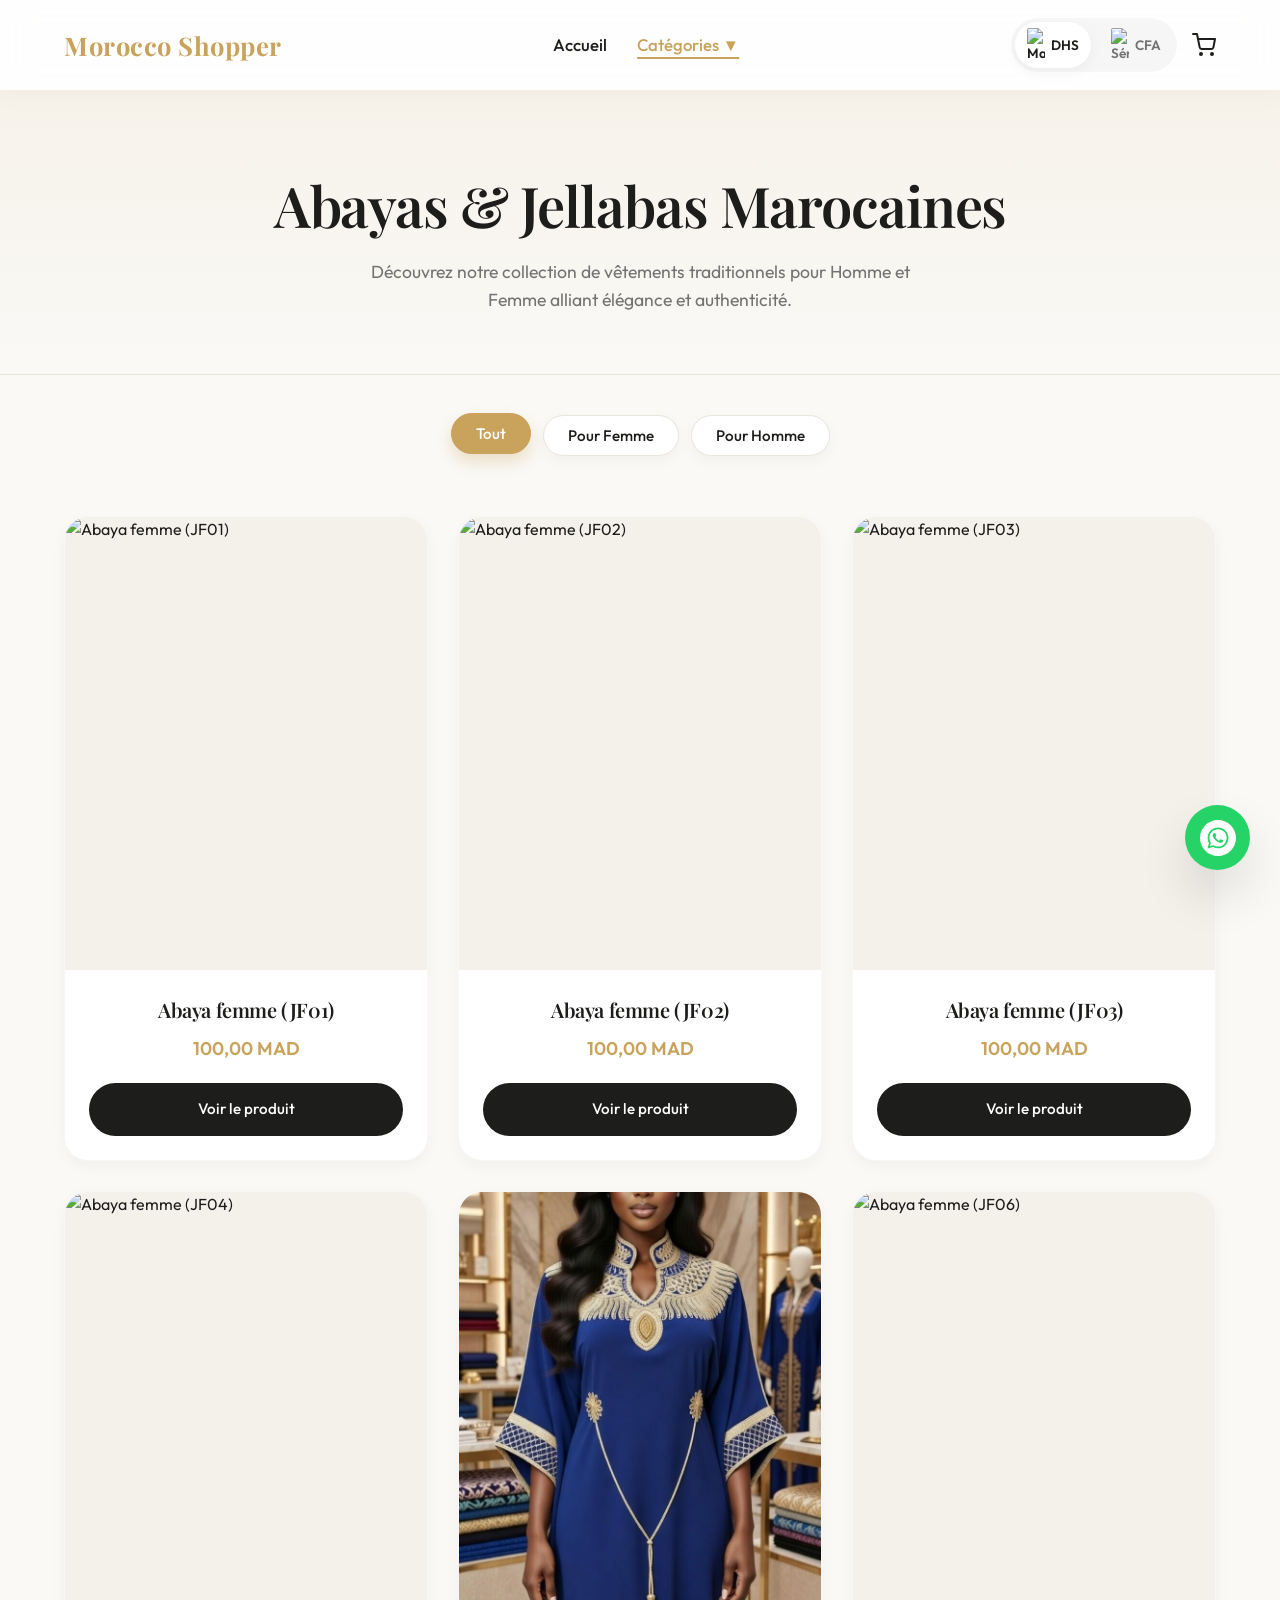
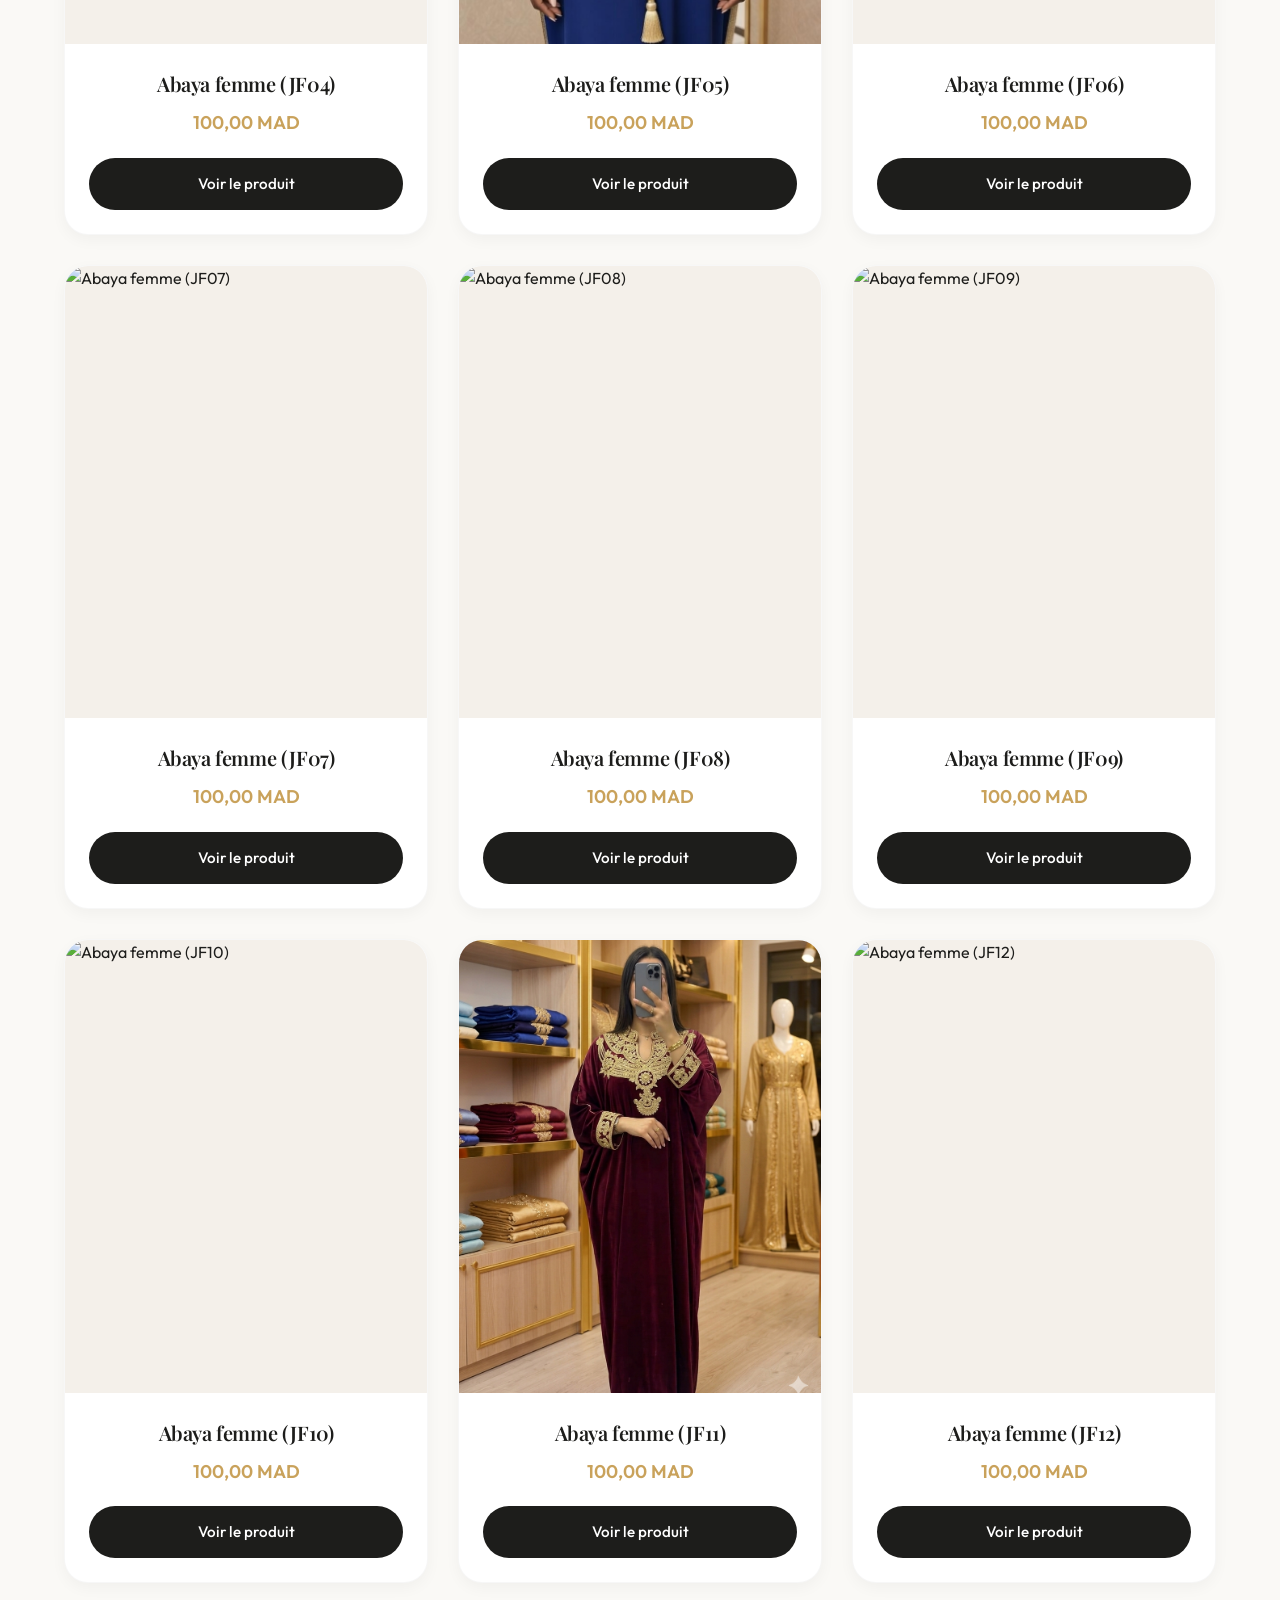
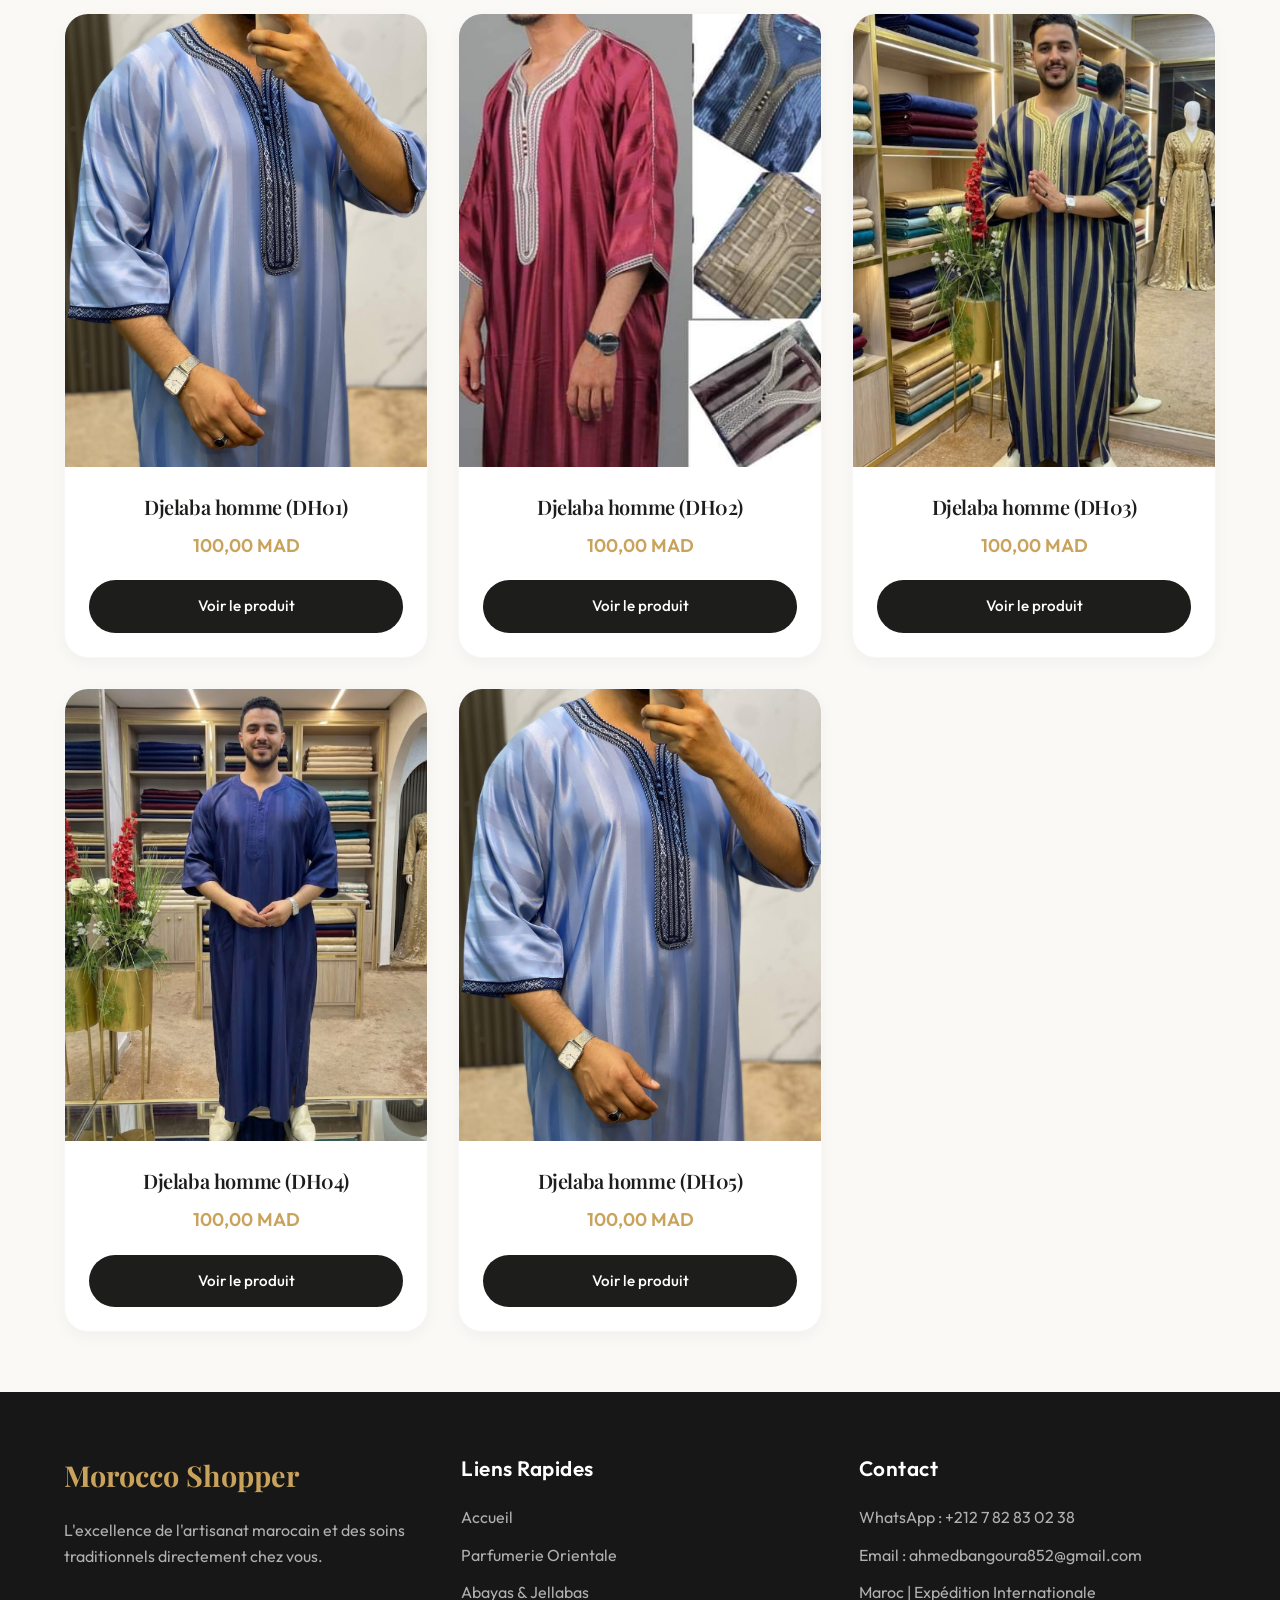
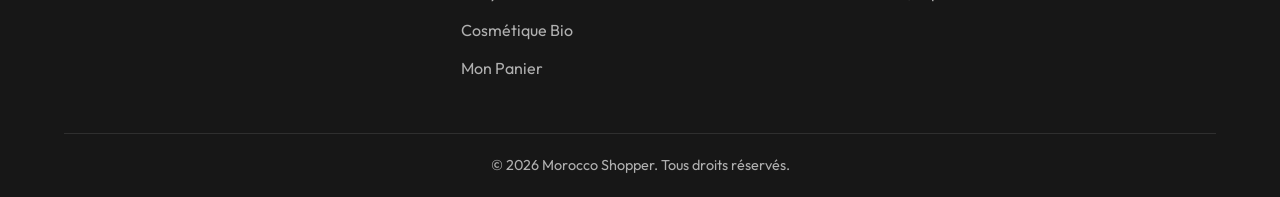
==== abayas-jellabas.html @ a88fff1a "MAJ_1_Produits" ====
<!DOCTYPE html>
<html lang="fr">

<head>
    <meta charset="UTF-8">
    <meta name="viewport" content="width=device-width, initial-scale=1.0">
    <title>Abayas & Jellabas - Morocco Shopper</title>
    <link rel="stylesheet" href="assets/css/style.css">
</head>

<body>
    <header>
        <div class="container header-inner">
            <a href="index.html" class="logo">Morocco Shopper</a>
            <nav class="nav-links">
                <a href="index.html" class="nav-link">Accueil</a>
                <div class="nav-dropdown">
                    <span class="nav-link active" style="cursor: pointer;">Catégories ▼</span>
                    <div class="nav-dropdown-content">
                        <a href="parfums.html">Parfumerie Orientale</a>
                        <a href="abayas-jellabas.html">Abayas & Jellabas</a>
                        <a href="cosmetique.html">Cosmétique Bio</a>
                    </div>
                </div>
            </nav>
            <div class="header-actions">
                <div class="currency-toggles">
                    <button class="curr-btn" data-curr="MAD" onclick="window.setCurrency('MAD')">
                        <img src="https://flagcdn.com/w20/ma.png" alt="Maroc"> DHS
                    </button>
                    <button class="curr-btn" data-curr="CFA" onclick="window.setCurrency('CFA')">
                        <img src="https://flagcdn.com/w20/sn.png" alt="Sénégal"> CFA
                    </button>
                </div>
                <a href="cart.html" class="cart-icon">
                    <svg xmlns="http://www.w3.org/2000/svg" width="24" height="24" viewBox="0 0 24 24" fill="none" stroke="currentColor" stroke-width="2" stroke-linecap="round" stroke-linejoin="round">
                        <circle cx="9" cy="21" r="1"></circle>
                        <circle cx="20" cy="21" r="1"></circle>
                        <path d="M1 1h4l2.68 13.39a2 2 0 0 0 2 1.61h9.72a2 2 0 0 0 2-1.61L23 6H6"></path>
                    </svg>
                    <span class="cart-count">0</span>
                </a>
            </div>
        </div>
    </header>

    <main>
        <section class="hero">
            <div class="container">
                <h1>Abayas & Jellabas Marocaines</h1>
                <p>Découvrez notre collection de vêtements traditionnels pour Homme et Femme alliant élégance et authenticité.</p>
            </div>
        </section>

        <section class="container">
            <div class="filters-wrap" id="vetements-filters">
                <button class="filter-btn active" data-filter="all">Tout</button>
                <button class="filter-btn" data-filter="femme">Pour Femme</button>
                <button class="filter-btn" data-filter="homme">Pour Homme</button>
            </div>

            <div class="products-grid" id="vetements-list">
                <!-- Products injected by JS -->
            </div>
        </section>
    </main>

    <footer class="site-footer">
        <div class="container">
            <div class="footer-grid">
                <div class="footer-col">
                    <h4 class="logo" style="color:var(--primary); font-size:1.8rem; letter-spacing:0px;">Morocco Shopper
                    </h4>
                    <p>L'excellence de l'artisanat marocain et des soins traditionnels directement chez vous.</p>
                </div>
                <div class="footer-col">
                    <h4 style="font-family:'Outfit',sans-serif; font-weight:600; letter-spacing:0.5px;">Liens Rapides
                    </h4>
                    <a href="index.html">Accueil</a>
                    <a href="parfums.html">Parfumerie Orientale</a>
                    <a href="abayas-jellabas.html">Abayas & Jellabas</a>
                    <a href="cosmetique.html">Cosmétique Bio</a>
                    <a href="cart.html">Mon Panier</a>
                </div>
                <div class="footer-col">
                    <h4 style="font-family:'Outfit',sans-serif; font-weight:600; letter-spacing:0.5px;">Contact</h4>
                    <p>WhatsApp : +212 7 82 83 02 38</p>
                    <p>Email : ahmedbangoura852@gmail.com</p>
                    <p>Maroc | Expédition Internationale</p>
                </div>
            </div>
            <div class="footer-bottom">
                <p>&copy; 2026 Morocco Shopper. Tous droits réservés.</p>
            </div>
        </div>
    </footer>

    <script src="assets/js/products.js"></script>
    <script src="assets/js/main.js"></script>
    <script src="assets/js/abayas-jellabas.js"></script>
</body>

</html>
---- assets/css/style.css ----
@import url('https://fonts.googleapis.com/css2?family=Outfit:wght@300;400;500;600&family=Playfair+Display:ital,wght@0,400;0,600;0,700;1,500&display=swap');

:root {
  --primary: #c9a25b; /* Elegant Moroccan Gold */
  --primary-hover: #b8914c;
  --bg-color: #faf9f6; /* Warm Ivory */
  --card-bg: #ffffff;
  --text-main: #1d1d1b;
  --text-muted: #737373;
  --border-color: #eae5db;
  --whatsapp-green: #25D366;
  --footer-bg: #171717;
  --footer-text: #b0b0b0;
  
  --shadow-sm: 0 5px 15px rgba(0,0,0,0.04);
  --shadow-md: 0 15px 35px rgba(0,0,0,0.07);
  --shadow-lg: 0 25px 50px rgba(0,0,0,0.12);
  
  --radius-md: 16px;
  --radius-lg: 24px;
  --transition: all 0.4s cubic-bezier(0.16, 1, 0.3, 1);
}

* {
  box-sizing: border-box;
  margin: 0;
  padding: 0;
}

body {
  font-family: 'Outfit', sans-serif;
  background-color: var(--bg-color);
  color: var(--text-main);
  line-height: 1.6;
  -webkit-font-smoothing: antialiased;
  display: flex;
  flex-direction: column;
  min-height: 100vh;
}

main {
  flex-grow: 1;
}

h1, h2, h3, h4 {
  font-family: 'Playfair Display', serif;
  font-weight: 600;
  color: var(--text-main);
  letter-spacing: -0.02em;
}

a {
  text-decoration: none;
  color: inherit;
  transition: var(--transition);
}

img {
  max-width: 100%;
  height: auto;
  display: block;
}

/* Layout */
.container {
  width: 100%;
  max-width: 1200px;
  margin: 0 auto;
  padding: 0 24px;
}

/* Header */
header {
  background: rgba(255, 255, 255, 0.85);
  backdrop-filter: blur(16px);
  -webkit-backdrop-filter: blur(16px);
  position: sticky;
  top: 0;
  z-index: 1000;
  border-bottom: 1px solid rgba(201, 162, 91, 0.15);
  padding: 18px 0;
  box-shadow: 0 4px 30px rgba(0,0,0,0.03);
}

.header-inner {
  display: flex;
  justify-content: space-between;
  align-items: center;
}

.logo {
  font-family: 'Playfair Display', serif;
  font-size: 1.6rem;
  font-weight: 700;
  letter-spacing: 0.5px;
  color: var(--primary);
}

.nav-links {
  display: flex;
  gap: 30px;
  align-items: center;
}

.nav-link {
  font-weight: 500;
  color: var(--text-main);
  position: relative;
  font-size: 1.05rem;
}

.nav-link::after {
  content: '';
  position: absolute;
  width: 0;
  height: 2px;
  bottom: -4px;
  left: 50%;
  background-color: var(--primary);
  transition: var(--transition);
  transform: translateX(-50%);
}

.nav-link:hover::after, .nav-link.active::after {
  width: 100%;
}

.nav-link:hover, .nav-link.active {
  color: var(--primary);
}

/* Navigation Dropdown */
.nav-dropdown {
  position: relative;
  display: inline-block;
}

.nav-dropdown-content {
  display: none;
  position: absolute;
  background-color: var(--card-bg);
  min-width: 220px;
  box-shadow: var(--shadow-md);
  border-radius: var(--radius-md);
  z-index: 1000;
  top: 100%;
  left: 50%;
  transform: translateX(-50%);
  padding: 10px 0;
  margin-top: 15px; /* Visual gap */
  border: 1px solid rgba(201, 162, 91, 0.15);
}

/* Invisible bridge so mouse doesn't drop hover state */
.nav-dropdown-content::before {
  content: '';
  position: absolute;
  top: -15px;
  left: 0;
  right: 0;
  height: 15px;
}

.nav-dropdown-content a {
  color: var(--text-main);
  padding: 12px 20px;
  text-decoration: none;
  display: block;
  font-weight: 500;
  transition: var(--transition);
  text-align: center;
}

.nav-dropdown-content a:hover {
  background-color: rgba(201, 162, 91, 0.05);
  color: var(--primary);
}

.nav-dropdown:hover .nav-dropdown-content {
  display: block;
  animation: fadeIn 0.3s ease;
}

@keyframes fadeIn {
  from { opacity: 0; transform: translate(-50%, 10px); }
  to { opacity: 1; transform: translate(-50%, 0); }
}

.cart-icon {
  position: relative;
  display: flex;
  align-items: center;
  gap: 8px;
  color: var(--text-main);
}

.cart-icon:hover {
  color: var(--primary);
  transform: scale(1.05);
}

.cart-count {
  background: var(--primary);
  color: white;
  width: 20px;
  height: 20px;
  border-radius: 50%;
  display: none;
  justify-content: center;
  align-items: center;
  font-size: 0.70rem;
  font-weight: 700;
  position: absolute;
  top: -8px;
  right: -8px;
  border: 2px solid #fff;
}

.header-actions {
  display: flex;
  align-items: center;
  gap: 15px;
}

.currency-toggles {
  display: flex;
  gap: 8px;
  background: rgba(0,0,0,0.03);
  padding: 4px;
  border-radius: 50px;
}

.curr-btn {
  display: flex;
  align-items: center;
  gap: 6px;
  background: transparent;
  border: none;
  padding: 6px 12px;
  border-radius: 50px;
  cursor: pointer;
  font-family: inherit;
  font-weight: 600;
  font-size: 0.85rem;
  color: var(--text-muted);
  transition: var(--transition);
}

.curr-btn.active {
  background: var(--card-bg);
  color: var(--text-main);
  box-shadow: var(--shadow-sm);
}

.curr-btn img {
  width: 18px;
  height: auto;
  border-radius: 2px;
}

/* Mobile Header & Responsive Nav */
@media (max-width: 850px) {
  .header-inner {
    flex-wrap: wrap;
    justify-content: space-between;
    gap: 15px;
  }
  .nav-links {
    order: 3;
    width: 100%;
    justify-content: center;
    margin-top: 10px;
    gap: 15px;
    flex-wrap: wrap;
  }
  .nav-link {
    font-size: 0.95rem;
  }
}

@media (max-width: 480px) {
  .logo {
    font-size: 1.3rem;
  }
  .header-actions {
    gap: 10px;
  }
  .curr-btn {
    padding: 5px 8px;
    font-size: 0.8rem;
  }
}

/* Hero Section */
.hero {
  text-align: center;
  padding: 80px 20px 60px;
  background: linear-gradient(to bottom, rgba(201, 162, 91, 0.08) 0%, rgba(250, 249, 246, 0) 100%);
  border-bottom: 1px solid var(--border-color);
}

.hero h1 {
  font-size: clamp(2rem, 5vw, 3.5rem);
  margin-bottom: 20px;
  line-height: 1.2;
}

.hero p {
  color: var(--text-muted);
  max-width: 600px;
  margin: 0 auto;
  font-size: 1.1rem;
}

/* Filters */
.filters-wrap {
  display: flex;
  justify-content: center;
  gap: 12px;
  margin: 40px 0;
  flex-wrap: wrap;
}

.filter-btn {
  padding: 10px 24px;
  border: 1px solid var(--border-color);
  background: var(--card-bg);
  border-radius: 50px;
  cursor: pointer;
  font-family: inherit;
  font-weight: 500;
  font-size: 0.95rem;
  color: var(--text-main);
  transition: var(--transition);
  box-shadow: var(--shadow-sm);
}

.filter-btn:hover, .filter-btn.active {
  background: var(--primary);
  color: #fff;
  border-color: var(--primary);
  box-shadow: 0 8px 15px rgba(201, 162, 91, 0.3);
  transform: translateY(-2px);
}

/* Grid */
.products-grid {
  display: grid;
  grid-template-columns: repeat(2, 1fr);
  gap: 15px;
  padding: 20px 0 60px;
}

@media (min-width: 640px) {
  .products-grid {
    grid-template-columns: repeat(auto-fill, minmax(280px, 1fr));
    gap: 30px;
  }
}

@media (max-width: 640px) {
  .product-info {
    padding: 15px 10px !important;
  }
  .product-title {
    font-size: 1rem !important;
  }
  .product-price {
    font-size: 1rem !important;
    margin-bottom: 12px !important;
  }
  .btn {
    padding: 10px 15px !important;
    font-size: 0.85rem !important;
  }
}

/* Product Card */
.product-card {
  background: var(--card-bg);
  border-radius: var(--radius-lg);
  overflow: hidden;
  box-shadow: var(--shadow-sm);
  transition: var(--transition);
  position: relative;
  border: 1px solid rgba(0,0,0,0.03);
  display: flex;
  flex-direction: column;
}

.product-card:hover {
  transform: translateY(-8px);
  box-shadow: var(--shadow-md);
  border-color: rgba(201, 162, 91, 0.2);
}

.product-img-wrap {
  width: 100%;
  aspect-ratio: 4/5;
  overflow: hidden;
  position: relative;
  background: #f4f0ea;
}

.product-img {
  width: 100%;
  height: 100%;
  object-fit: cover;
  transition: transform 0.8s cubic-bezier(0.16, 1, 0.3, 1);
}

.product-card:hover .product-img {
  transform: scale(1.08);
}

.product-info {
  padding: 24px;
  text-align: center;
  display: flex;
  flex-direction: column;
  flex-grow: 1;
}

.product-title {
  font-size: 1.25rem;
  margin-bottom: 8px;
  font-weight: 600;
}

.product-price {
  color: var(--primary);
  font-weight: 600;
  font-size: 1.15rem;
  margin-bottom: 20px;
}

.product-actions {
  margin-top: auto;
}

/* Buttons */
.btn {
  display: inline-flex;
  align-items: center;
  justify-content: center;
  padding: 14px 28px;
  background-color: var(--text-main);
  color: #fff;
  border-radius: 50px;
  font-weight: 500;
  font-size: 0.95rem;
  cursor: pointer;
  border: none;
  transition: var(--transition);
  width: 100%;
  text-align: center;
}

.btn:hover {
  background-color: var(--primary);
  transform: translateY(-3px);
  box-shadow: 0 10px 20px rgba(201, 162, 91, 0.25);
}

.btn-primary {
  background-color: var(--primary);
  color: #fff;
}

.btn-primary:hover {
  background-color: var(--primary-hover);
}

.btn-whatsapp {
  background-color: var(--whatsapp-green);
  color: #fff;
}

.btn-whatsapp:hover {
  background-color: #1ebc5a;
  box-shadow: 0 10px 20px rgba(37, 211, 102, 0.25);
}

/* Back Button */
.back-btn {
  display: inline-flex;
  align-items: center;
  gap: 8px;
  margin-top: 40px;
  margin-bottom: -10px;
  color: var(--text-muted);
  font-weight: 500;
  font-size: 0.95rem;
  transition: var(--transition);
  cursor: pointer;
  background: none;
  border: none;
  text-decoration: none;
}

.back-btn:hover {
  color: var(--primary);
  transform: translateX(-4px);
}

/* Product Detail */
.product-detail-layout {
  display: grid;
  grid-template-columns: 1fr;
  gap: 50px;
  padding: 40px 0 80px;
}

@media (min-width: 860px) {
  .product-detail-layout {
    grid-template-columns: 1fr 1fr;
    align-items: start;
  }
}

.detail-gallery {
  border-radius: var(--radius-lg);
  overflow: hidden;
  box-shadow: var(--shadow-md);
  position: relative;
  background: #f4f0ea;
}

.detail-img {
  width: 100%;
  height: auto;
  aspect-ratio: 4/5;
  object-fit: cover;
}

.detail-content h1 {
  font-size: clamp(2rem, 4vw, 2.8rem);
  margin-bottom: 12px;
  line-height: 1.1;
}

.detail-price {
  font-size: 1.8rem;
  color: var(--primary);
  font-weight: 600;
  margin-bottom: 25px;
}

.detail-desc {
  color: var(--text-muted);
  font-size: 1.1rem;
  line-height: 1.7;
  margin-bottom: 35px;
  white-space: pre-line;
}

.options-group {
  margin-bottom: 25px;
}

.options-group label {
  display: block;
  font-weight: 600;
  margin-bottom: 10px;
  font-size: 0.95rem;
  color: var(--text-main);
}

.select-box, .input-box {
  width: 100%;
  padding: 15px 18px;
  border: 1px solid var(--border-color);
  border-radius: var(--radius-md);
  background: var(--card-bg);
  font-family: inherit;
  font-size: 1rem;
  outline: none;
  transition: var(--transition);
  color: var(--text-main);
}

.select-box:focus, .input-box:focus {
  border-color: var(--primary);
  box-shadow: 0 0 0 4px rgba(201, 162, 91, 0.15);
}

.quantity-wrap {
  display: flex;
  align-items: center;
  border: 1px solid var(--border-color);
  border-radius: var(--radius-md);
  width: fit-content;
  overflow: hidden;
  background: var(--card-bg);
}

.qty-btn {
  background: transparent;
  border: none;
  width: 45px;
  height: 48px;
  font-size: 1.4rem;
  cursor: pointer;
  display: flex;
  align-items: center;
  justify-content: center;
  color: var(--text-main);
  transition: background 0.2s;
}

.qty-btn:hover {
  background: rgba(201, 162, 91, 0.1);
  color: var(--primary);
}

.qty-input {
  width: 50px;
  height: 48px;
  border: none;
  border-left: 1px solid var(--border-color);
  border-right: 1px solid var(--border-color);
  text-align: center;
  font-family: inherit;
  font-size: 1.05rem;
  font-weight: 600;
  background: transparent;
  color: var(--text-main);
}

.add-cart-wrap {
  display: flex;
  gap: 15px;
  margin-top: 35px;
}

@media (max-width: 480px) {
  .add-cart-wrap {
    flex-direction: column;
  }
}

/* Cart */
.cart-layout {
  display: grid;
  grid-template-columns: 1fr;
  gap: 40px;
  padding: 40px 0 80px;
}

@media (min-width: 992px) {
  .cart-layout {
    grid-template-columns: 2fr 1fr;
    align-items: start;
  }
}

.cart-items {
  background: var(--card-bg);
  border-radius: var(--radius-lg);
  padding: 30px;
  box-shadow: var(--shadow-md);
  border: 1px solid rgba(0,0,0,0.03);
}

.cart-item {
  display: flex;
  flex-direction: column;
  gap: 20px;
  padding: 25px 0;
  border-bottom: 1px solid var(--border-color);
}
@media (min-width: 520px) {
  .cart-item {
    flex-direction: row;
  }
}

.cart-item:first-child {
  padding-top: 0;
}
.cart-item:last-child {
  border-bottom: none;
  padding-bottom: 0;
}

.cart-item-img {
  width: 100px;
  height: 120px;
  border-radius: var(--radius-md);
  object-fit: cover;
  background: #f4f0ea;
}

.cart-item-details {
  flex-grow: 1;
  display: flex;
  flex-direction: column;
}

.cart-item-title {
  font-family: 'Playfair Display', serif;
  font-size: 1.25rem;
  margin-bottom: 6px;
}

.cart-item-meta {
  color: var(--text-muted);
  font-size: 0.95rem;
  margin-bottom: 15px;
}

.cart-item-price {
  font-weight: 600;
  color: var(--primary);
  font-size: 1.1rem;
}

.cart-actions {
  display: flex;
  justify-content: space-between;
  align-items: center;
  margin-top: auto;
  flex-wrap: wrap;
  gap: 10px;
}

.remove-btn {
  background: transparent;
  border: none;
  color: #ff4757;
  font-size: 0.9rem;
  font-weight: 500;
  cursor: pointer;
  text-decoration: underline;
  transition: var(--transition);
}
.remove-btn:hover {
  color: #ff2a3d;
}

.cart-summary {
  background: var(--card-bg);
  border-radius: var(--radius-lg);
  padding: 35px;
  box-shadow: var(--shadow-md);
  border: 1px solid rgba(0,0,0,0.03);
  position: sticky;
  top: 100px;
}

.summary-row {
  display: flex;
  justify-content: space-between;
  margin-bottom: 18px;
  font-size: 1.05rem;
}

.summary-total {
  font-size: 1.4rem;
  font-weight: 700;
  border-top: 1px solid var(--border-color);
  padding-top: 25px;
  margin-top: 15px;
  margin-bottom: 35px;
}

.checkout-form {
  display: flex;
  flex-direction: column;
  gap: 18px;
  margin-bottom: 10px;
}

/* Empty State */
.empty-state {
  text-align: center;
  padding: 80px 20px;
  background: var(--card-bg);
  border-radius: var(--radius-lg);
  border: 1px solid rgba(0,0,0,0.03);
  box-shadow: var(--shadow-sm);
}

.empty-state h3 {
  margin-bottom: 15px;
  font-size: 1.8rem;
}

.empty-state p {
  color: var(--text-muted);
  margin-bottom: 30px;
  font-size: 1.1rem;
}

/* Footer Container */
.site-footer {
  background: var(--footer-bg);
  color: var(--footer-text);
  padding: 60px 0 20px;
  margin-top: auto;
}

.footer-grid {
  display: grid;
  grid-template-columns: repeat(auto-fit, minmax(200px, 1fr));
  gap: 40px;
  margin-bottom: 40px;
}

.footer-col h4 {
  color: #ffffff;
  margin-bottom: 20px;
  font-size: 1.3rem;
}

.footer-col p, .footer-col a {
  color: var(--footer-text);
  margin-bottom: 12px;
  display: block;
}

.footer-col a:hover {
  color: var(--primary);
  padding-left: 5px;
}

.footer-bottom {
  text-align: center;
  padding-top: 20px;
  border-top: 1px solid rgba(255,255,255,0.1);
  font-size: 0.9rem;
}

/* Floating WhatsApp Button */
.fab-whatsapp {
  position: fixed;
  bottom: 30px;
  right: 30px;
  width: 65px;
  height: 65px;
  background-color: var(--whatsapp-green);
  color: white;
  border-radius: 50%;
  display: flex;
  justify-content: center;
  align-items: center;
  box-shadow: var(--shadow-lg);
  z-index: 1000;
  transition: var(--transition);
}

.fab-whatsapp:hover {
  transform: scale(1.1) rotate(5deg);
}

.fab-whatsapp svg {
  width: 36px;
  height: 36px;
  fill: currentColor;
}

/* Notifications */
.toast-container {
  position: fixed;
  bottom: 30px;
  left: 50%;
  transform: translateX(-50%);
  z-index: 9999;
  display: flex;
  flex-direction: column;
  gap: 12px;
}

.toast {
  background: var(--text-main);
  color: white;
  padding: 14px 28px;
  border-radius: 50px;
  font-size: 0.95rem;
  font-weight: 500;
  box-shadow: var(--shadow-md);
  animation: slideUp 0.4s cubic-bezier(0.16, 1, 0.3, 1) forwards;
}

@keyframes slideUp {
  from { transform: translateY(100%); opacity: 0; }
  to { transform: translateY(0); opacity: 1; }
}
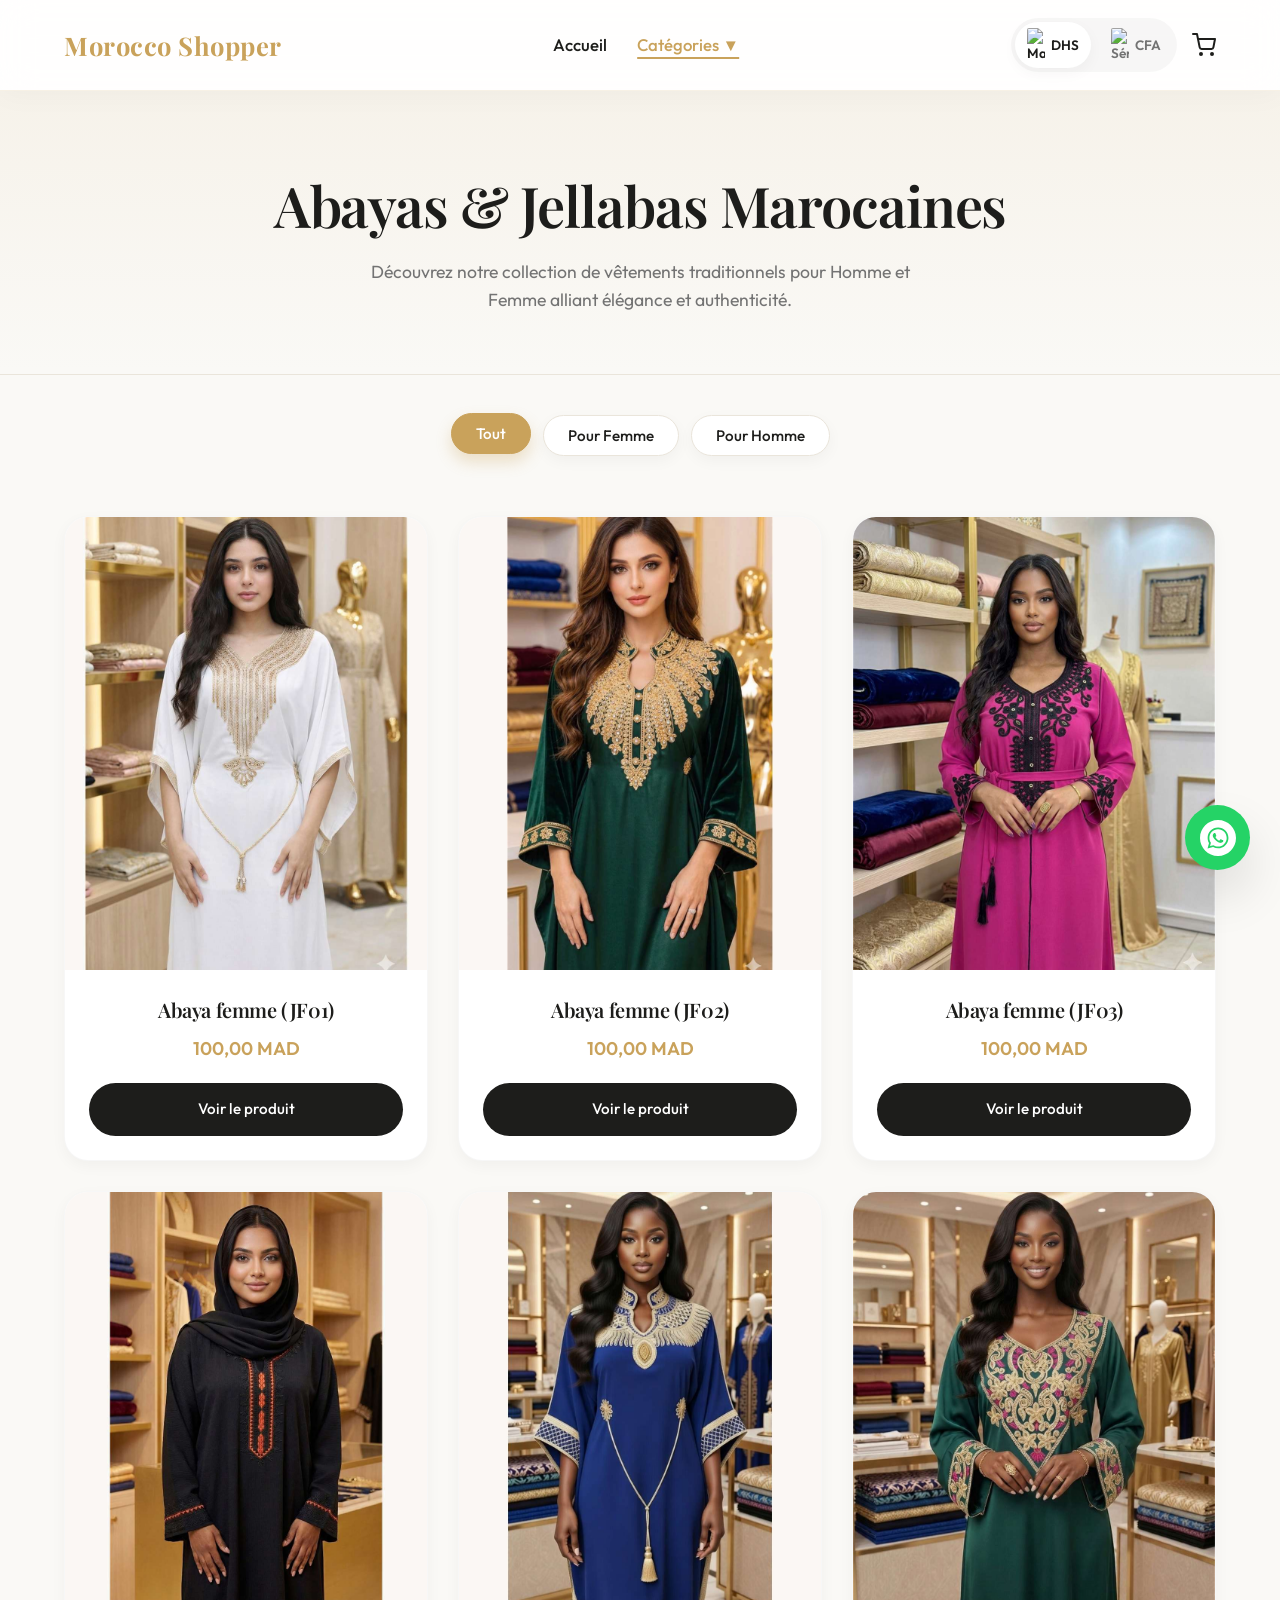
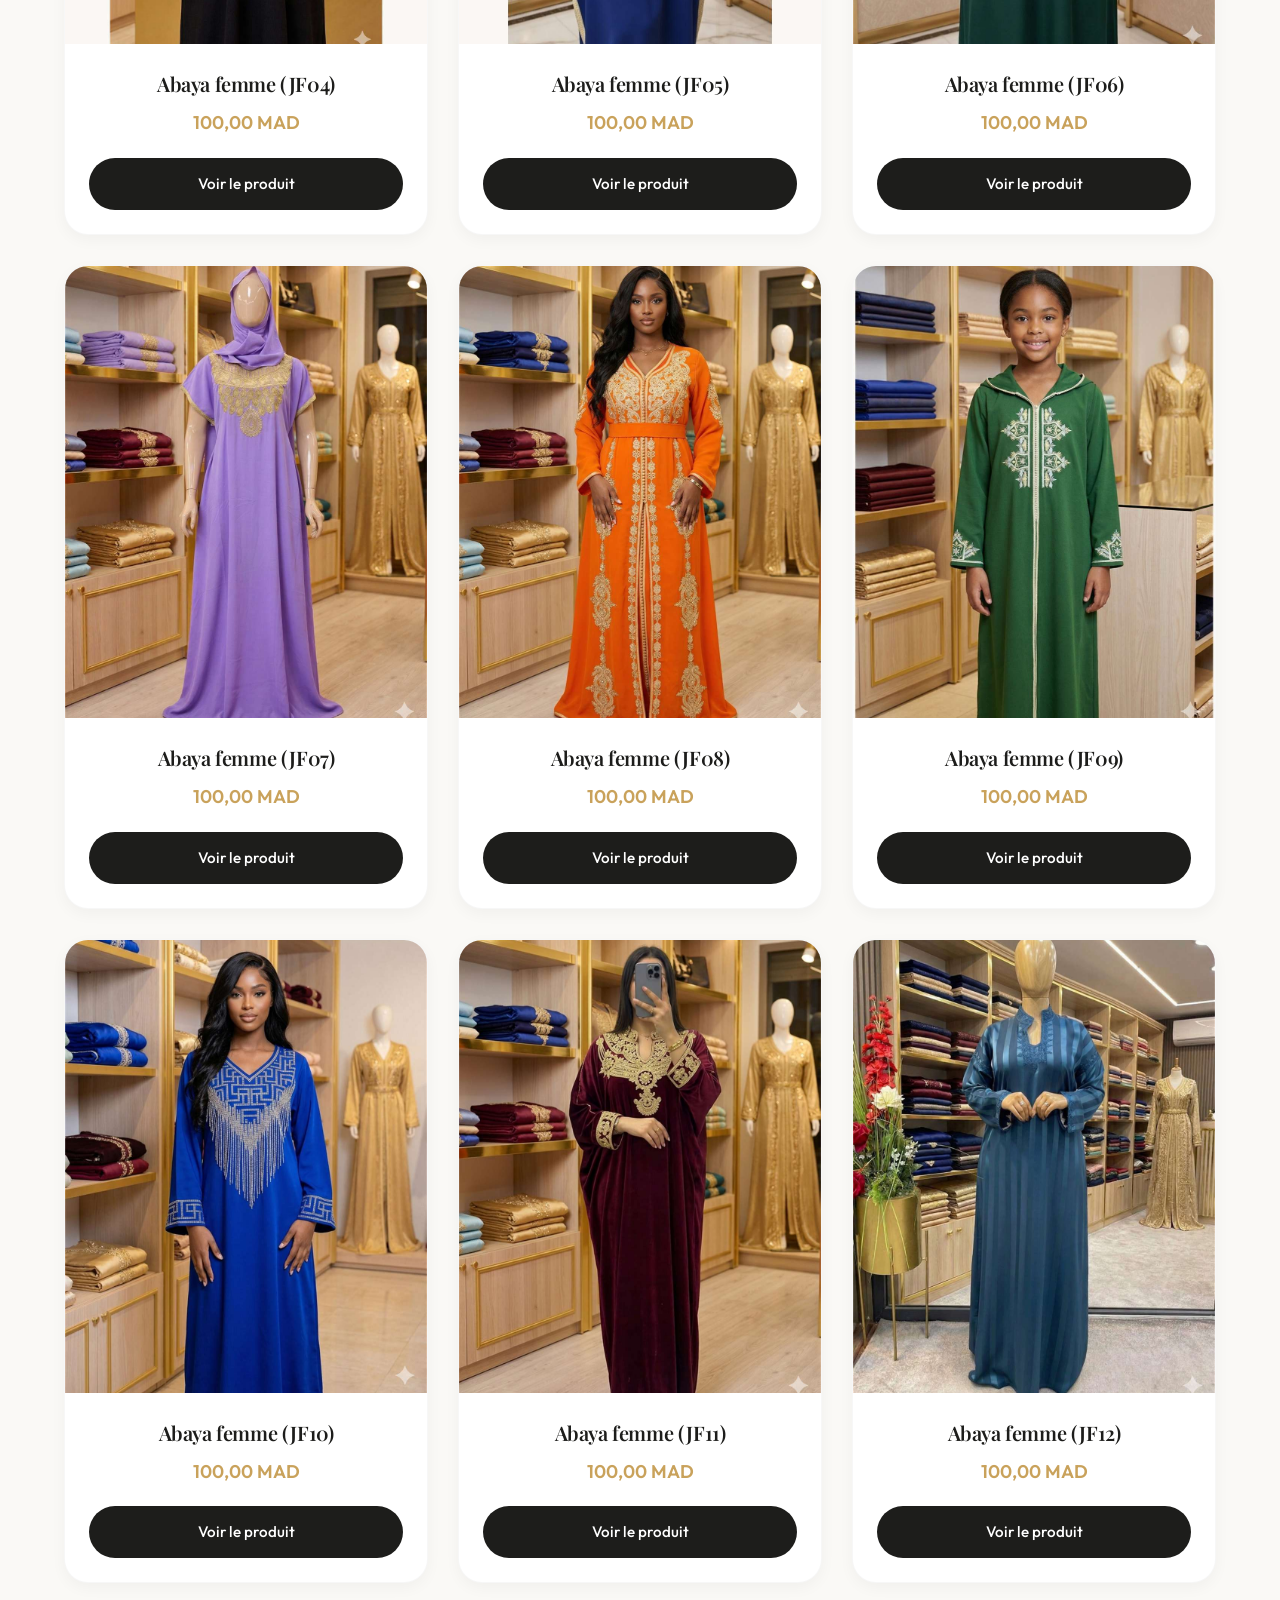
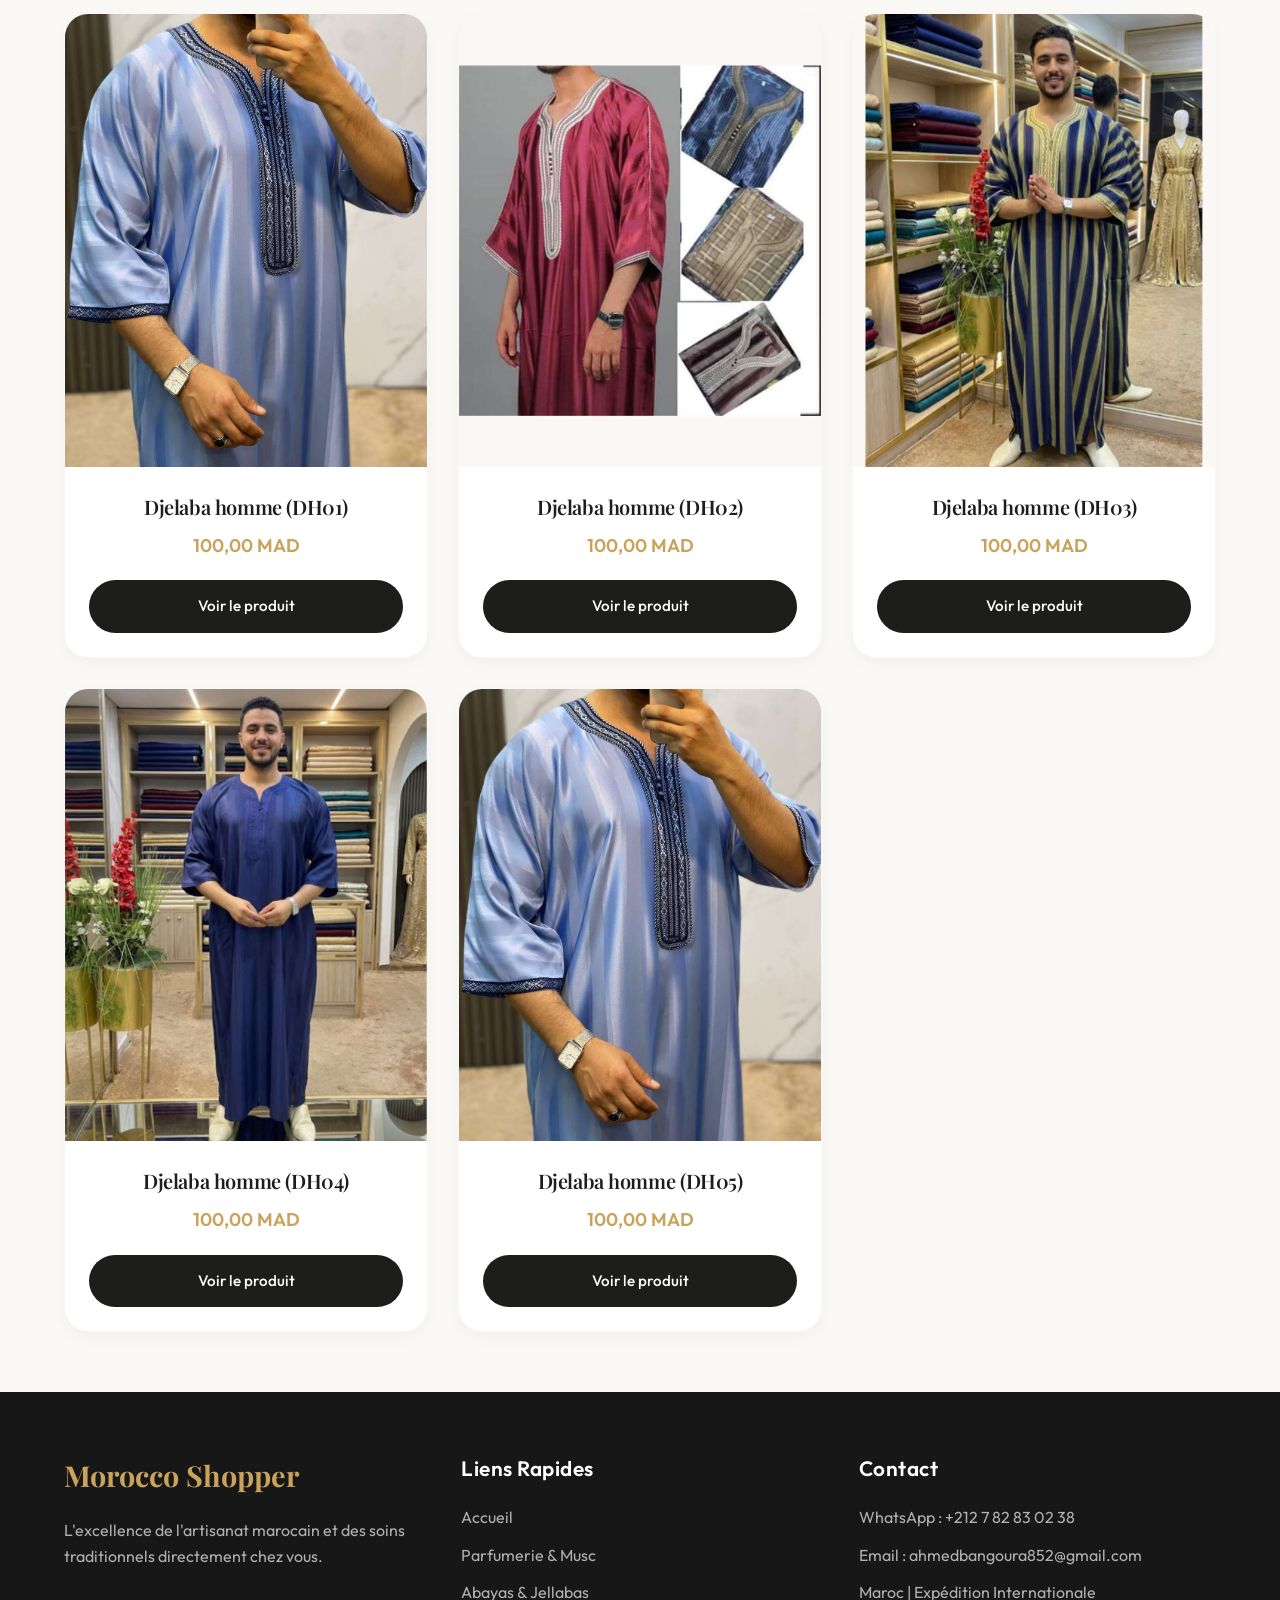
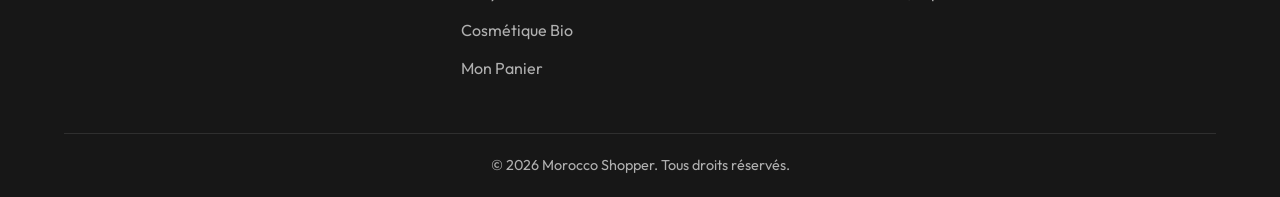
==== commit 70872381: "MAJ_9" ====
--- a/abayas-jellabas.html
+++ b/abayas-jellabas.html
@@ -17,7 +17,7 @@
                 <div class="nav-dropdown">
                     <span class="nav-link active" style="cursor: pointer;">Catégories ▼</span>
                     <div class="nav-dropdown-content">
-                        <a href="parfums.html">Parfumerie Orientale</a>
+                        <a href="parfums.html">Parfumerie & Musc</a>
                         <a href="abayas-jellabas.html">Abayas & Jellabas</a>
                         <a href="cosmetique.html">Cosmétique Bio</a>
                     </div>
@@ -33,7 +33,8 @@
                     </button>
                 </div>
                 <a href="cart.html" class="cart-icon">
-                    <svg xmlns="http://www.w3.org/2000/svg" width="24" height="24" viewBox="0 0 24 24" fill="none" stroke="currentColor" stroke-width="2" stroke-linecap="round" stroke-linejoin="round">
+                    <svg xmlns="http://www.w3.org/2000/svg" width="24" height="24" viewBox="0 0 24 24" fill="none"
+                        stroke="currentColor" stroke-width="2" stroke-linecap="round" stroke-linejoin="round">
                         <circle cx="9" cy="21" r="1"></circle>
                         <circle cx="20" cy="21" r="1"></circle>
                         <path d="M1 1h4l2.68 13.39a2 2 0 0 0 2 1.61h9.72a2 2 0 0 0 2-1.61L23 6H6"></path>
@@ -48,7 +49,8 @@
         <section class="hero">
             <div class="container">
                 <h1>Abayas & Jellabas Marocaines</h1>
-                <p>Découvrez notre collection de vêtements traditionnels pour Homme et Femme alliant élégance et authenticité.</p>
+                <p>Découvrez notre collection de vêtements traditionnels pour Homme et Femme alliant élégance et
+                    authenticité.</p>
             </div>
         </section>
 
@@ -77,7 +79,7 @@
                     <h4 style="font-family:'Outfit',sans-serif; font-weight:600; letter-spacing:0.5px;">Liens Rapides
                     </h4>
                     <a href="index.html">Accueil</a>
-                    <a href="parfums.html">Parfumerie Orientale</a>
+                    <a href="parfums.html">Parfumerie & Musc</a>
                     <a href="abayas-jellabas.html">Abayas & Jellabas</a>
                     <a href="cosmetique.html">Cosmétique Bio</a>
                     <a href="cart.html">Mon Panier</a>
@@ -100,4 +102,4 @@
     <script src="assets/js/abayas-jellabas.js"></script>
 </body>
 
-</html>
+</html>
--- a/assets/css/style.css
+++ b/assets/css/style.css
@@ -176,7 +176,8 @@
   color: var(--primary);
 }
 
-.nav-dropdown:hover .nav-dropdown-content {
+.nav-dropdown:hover .nav-dropdown-content,
+.nav-dropdown.active .nav-dropdown-content {
   display: block;
   animation: fadeIn 0.3s ease;
 }
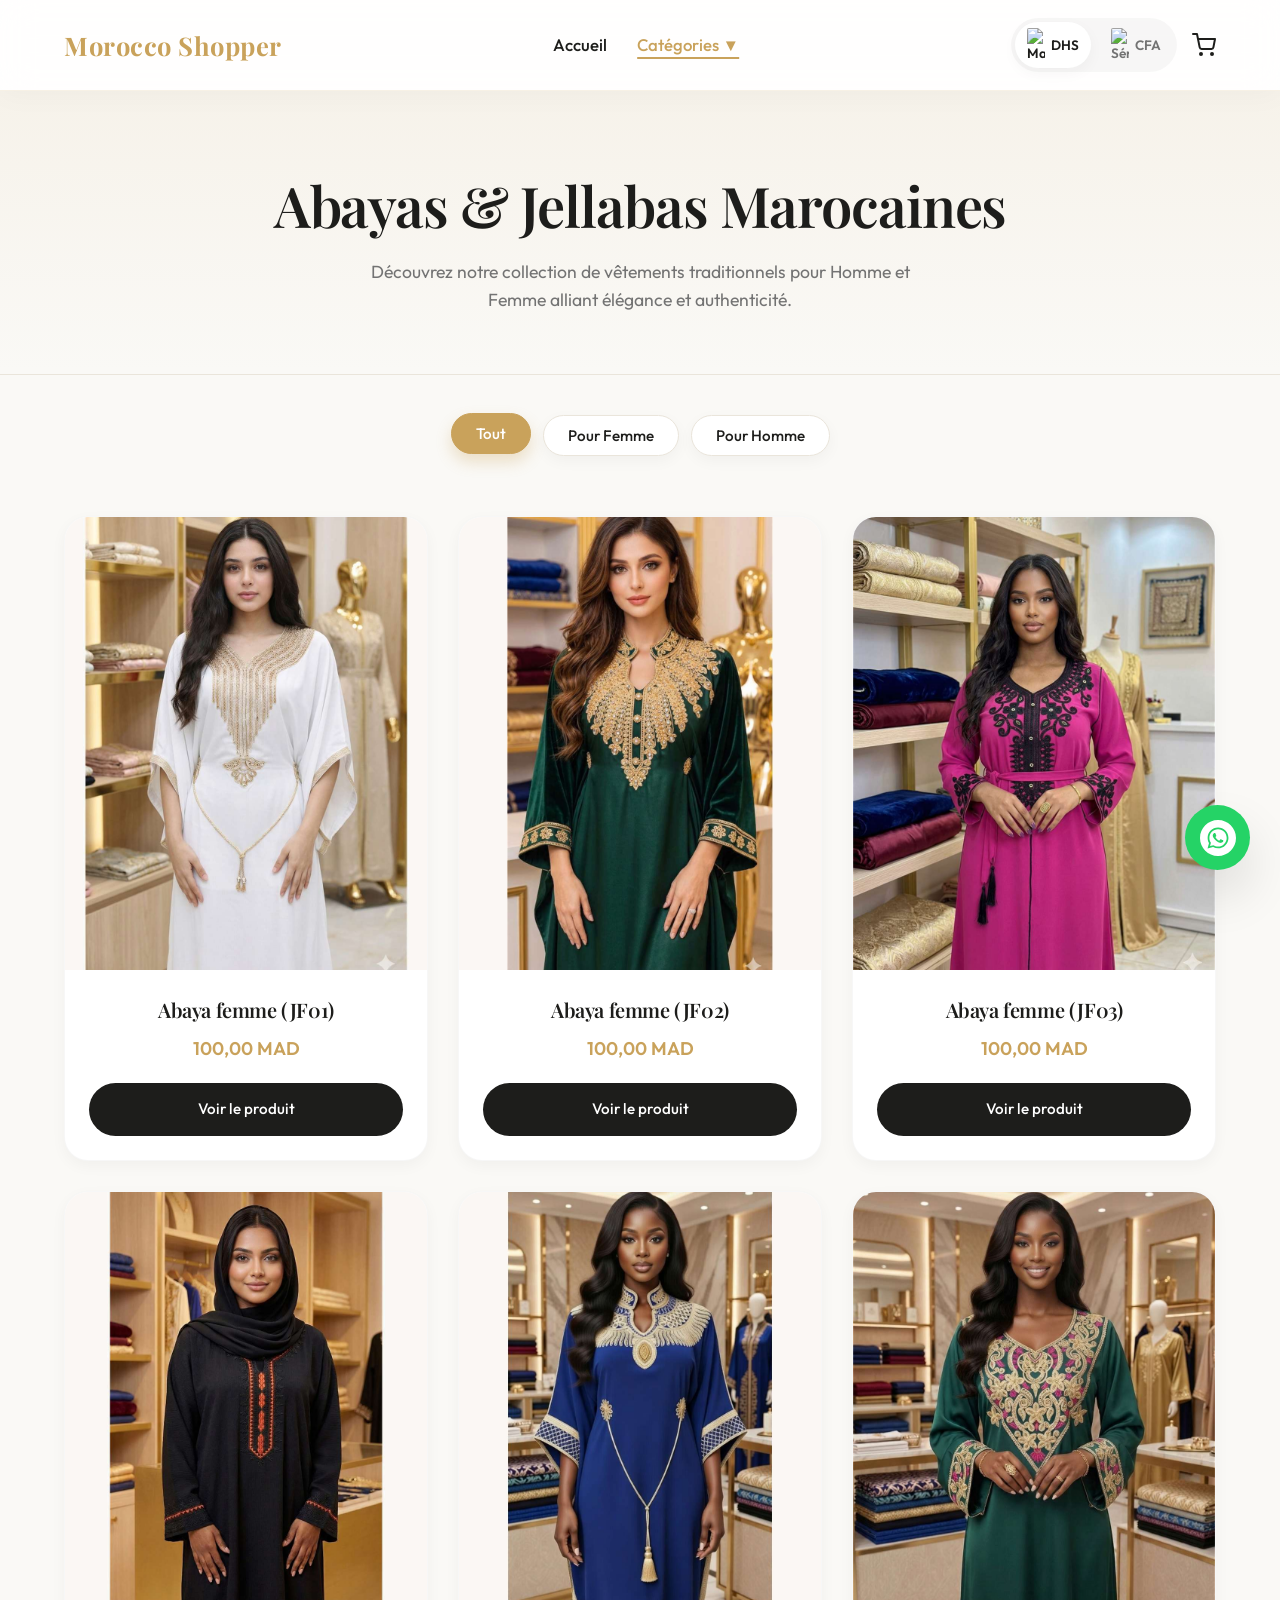
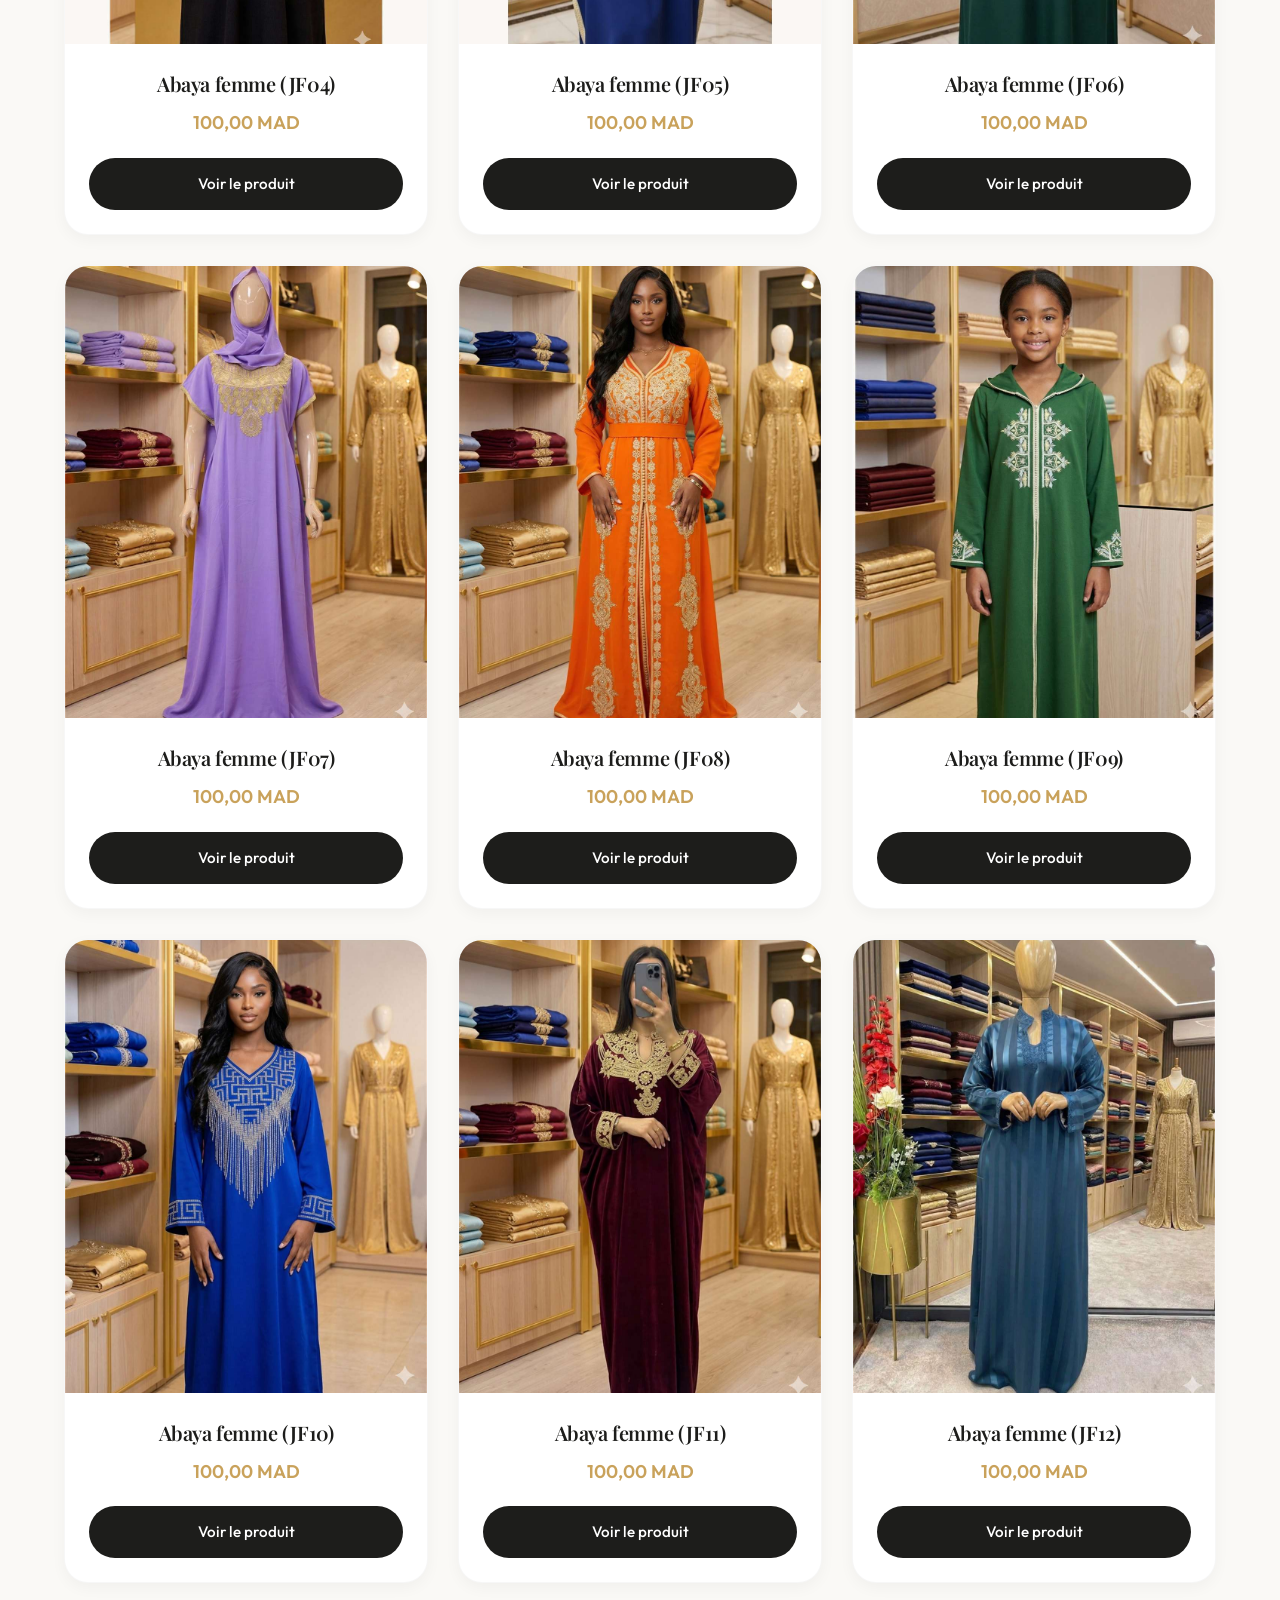
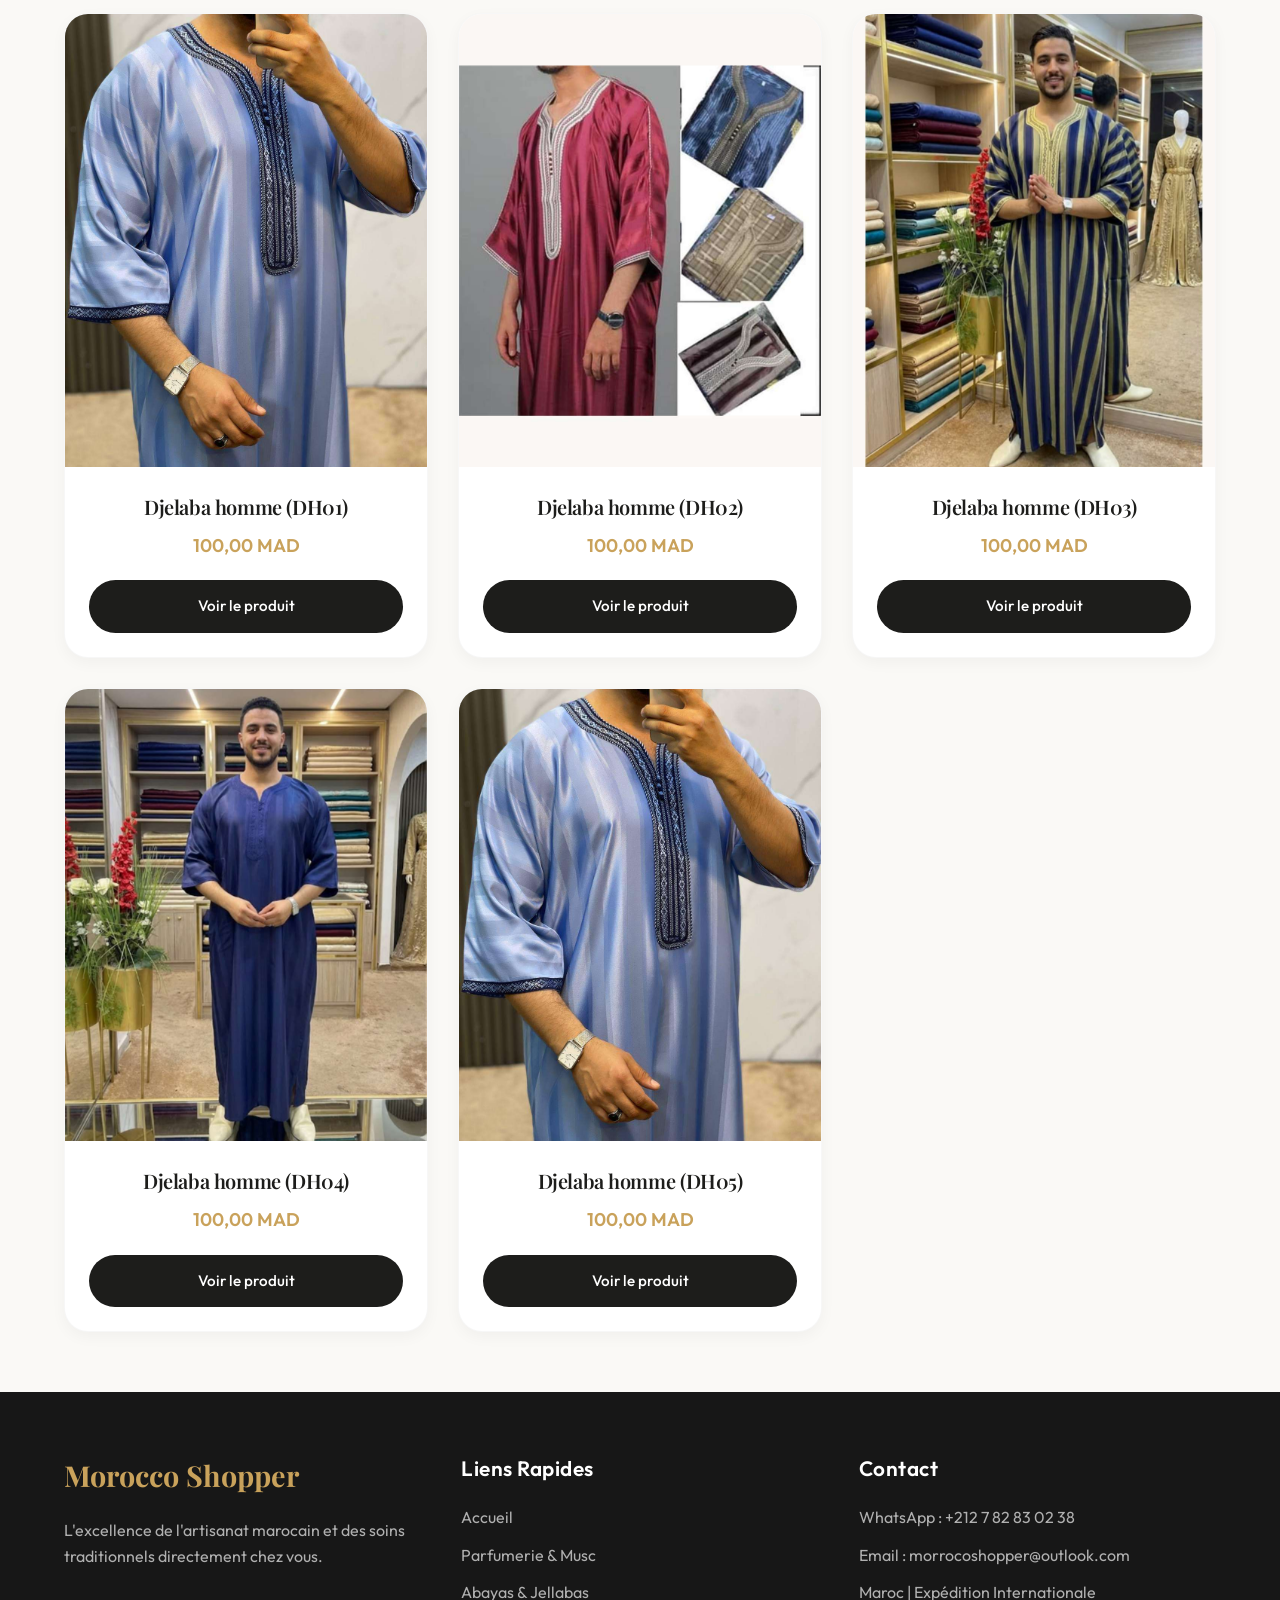
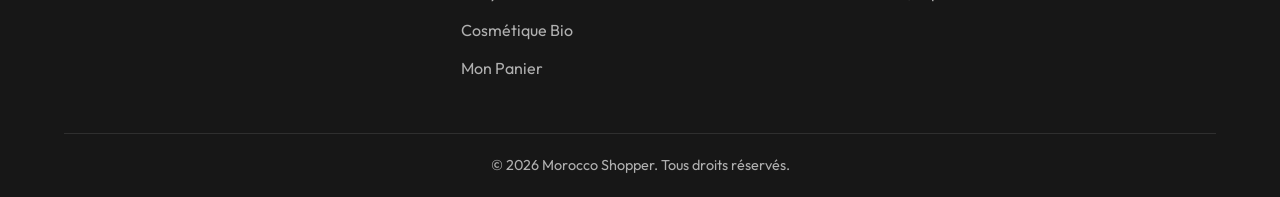
==== commit d1261774: "MAJ_9" ====
--- a/abayas-jellabas.html
+++ b/abayas-jellabas.html
@@ -87,7 +87,7 @@
                 <div class="footer-col">
                     <h4 style="font-family:'Outfit',sans-serif; font-weight:600; letter-spacing:0.5px;">Contact</h4>
                     <p>WhatsApp : +212 7 82 83 02 38</p>
-                    <p>Email : ahmedbangoura852@gmail.com</p>
+                    <p>Email : morrocoshopper@outlook.com</p>
                     <p>Maroc | Expédition Internationale</p>
                 </div>
             </div>
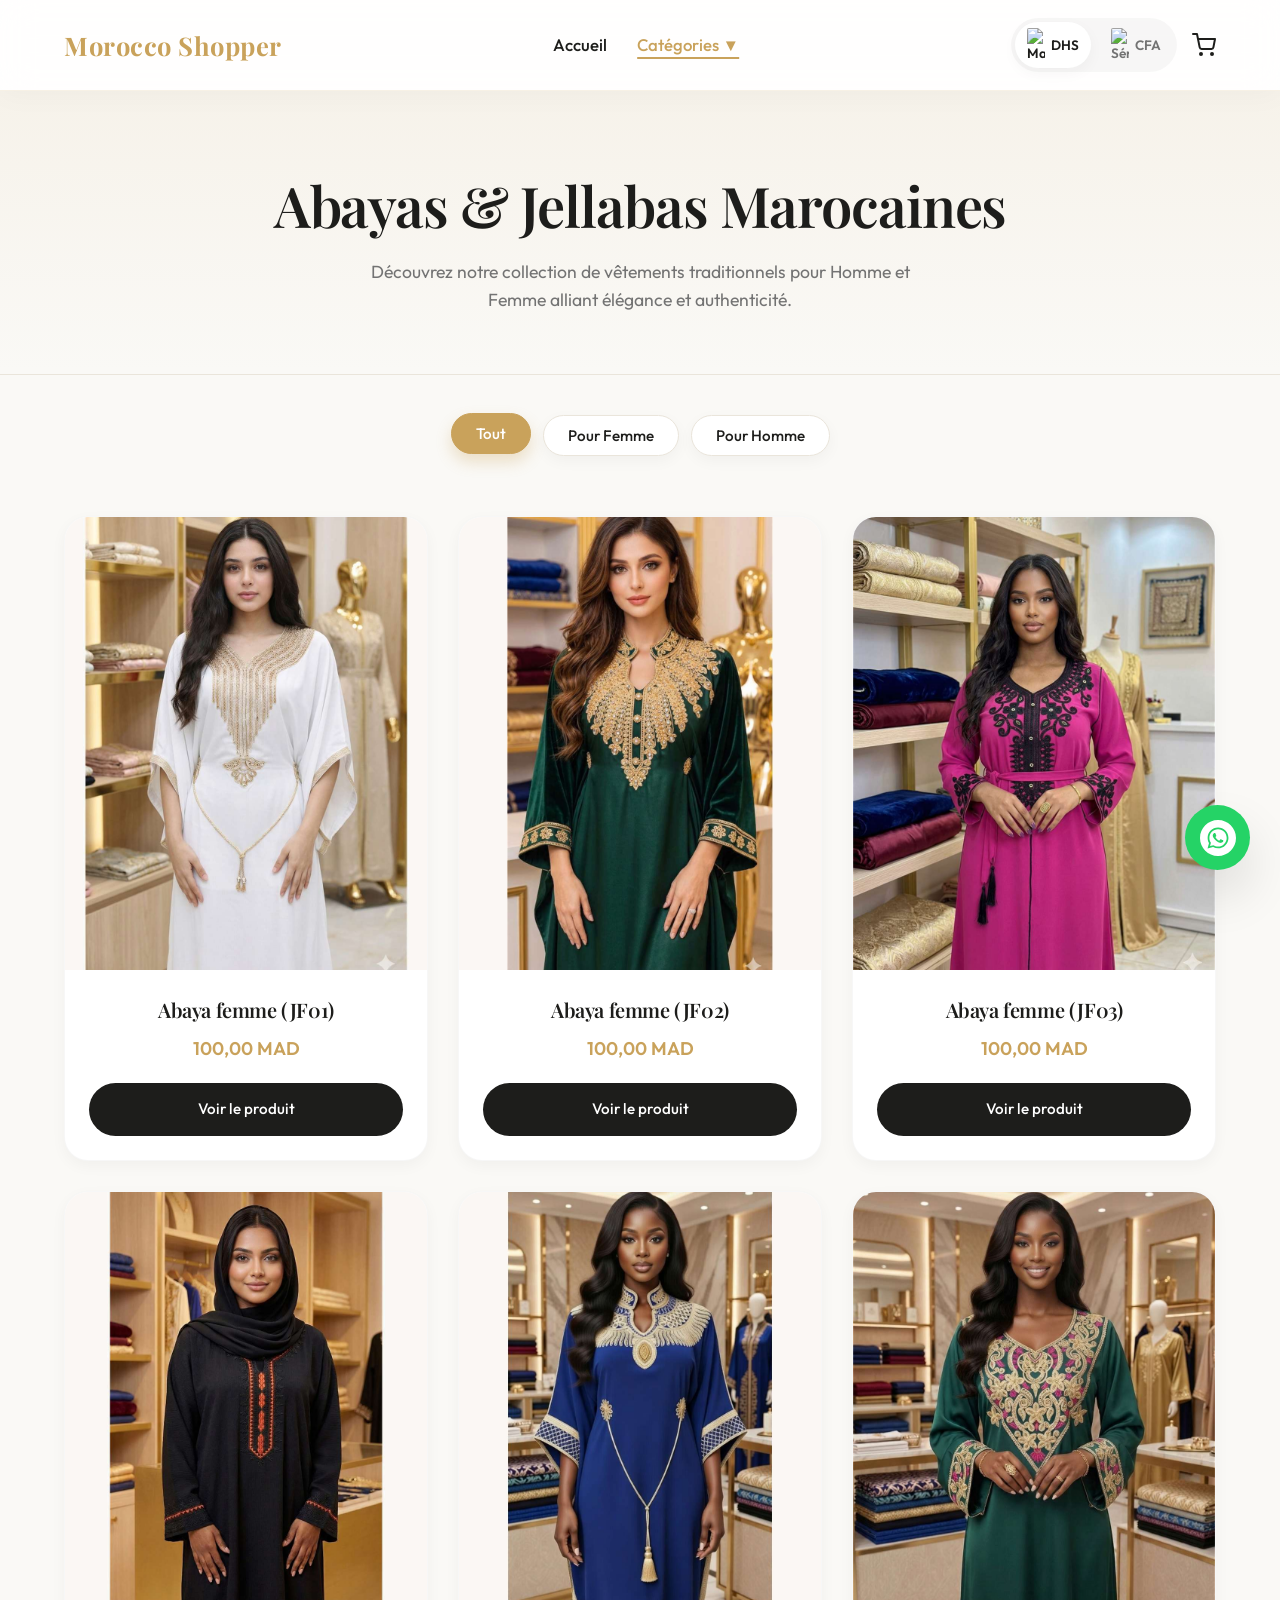
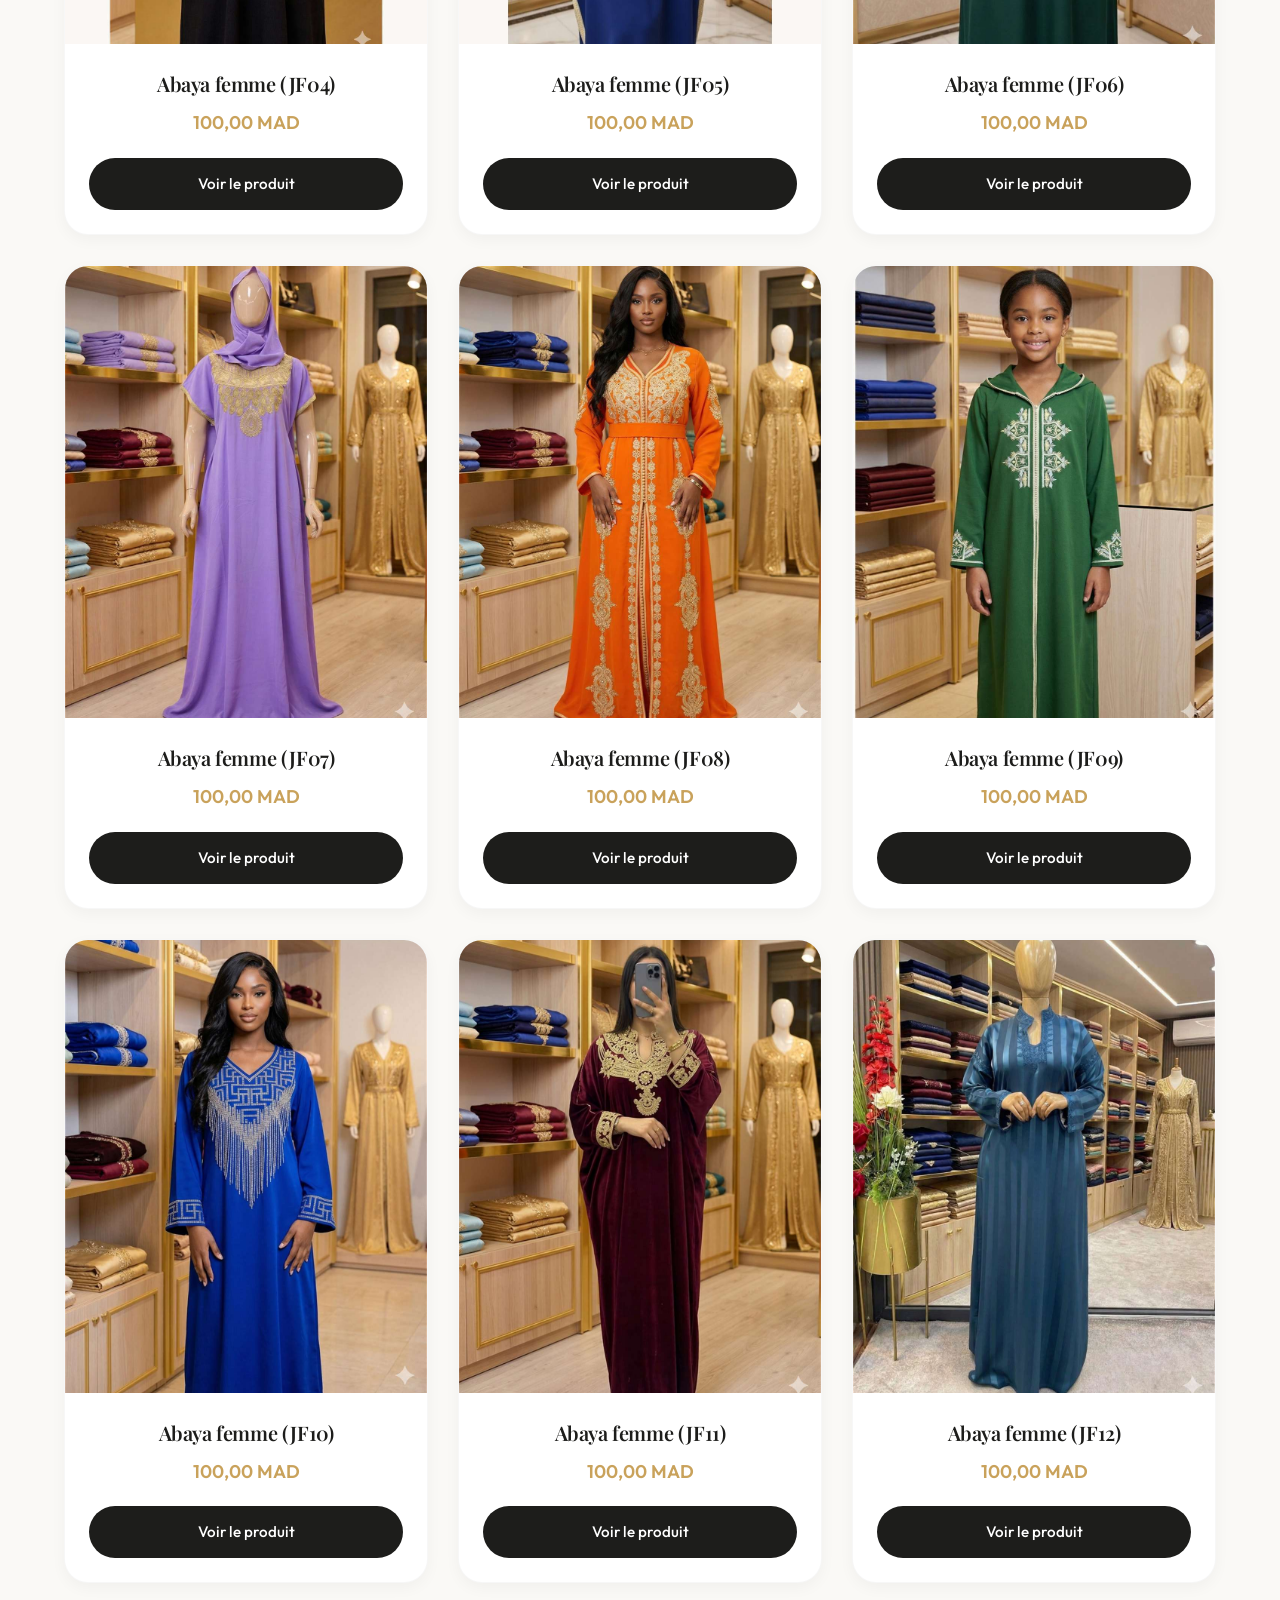
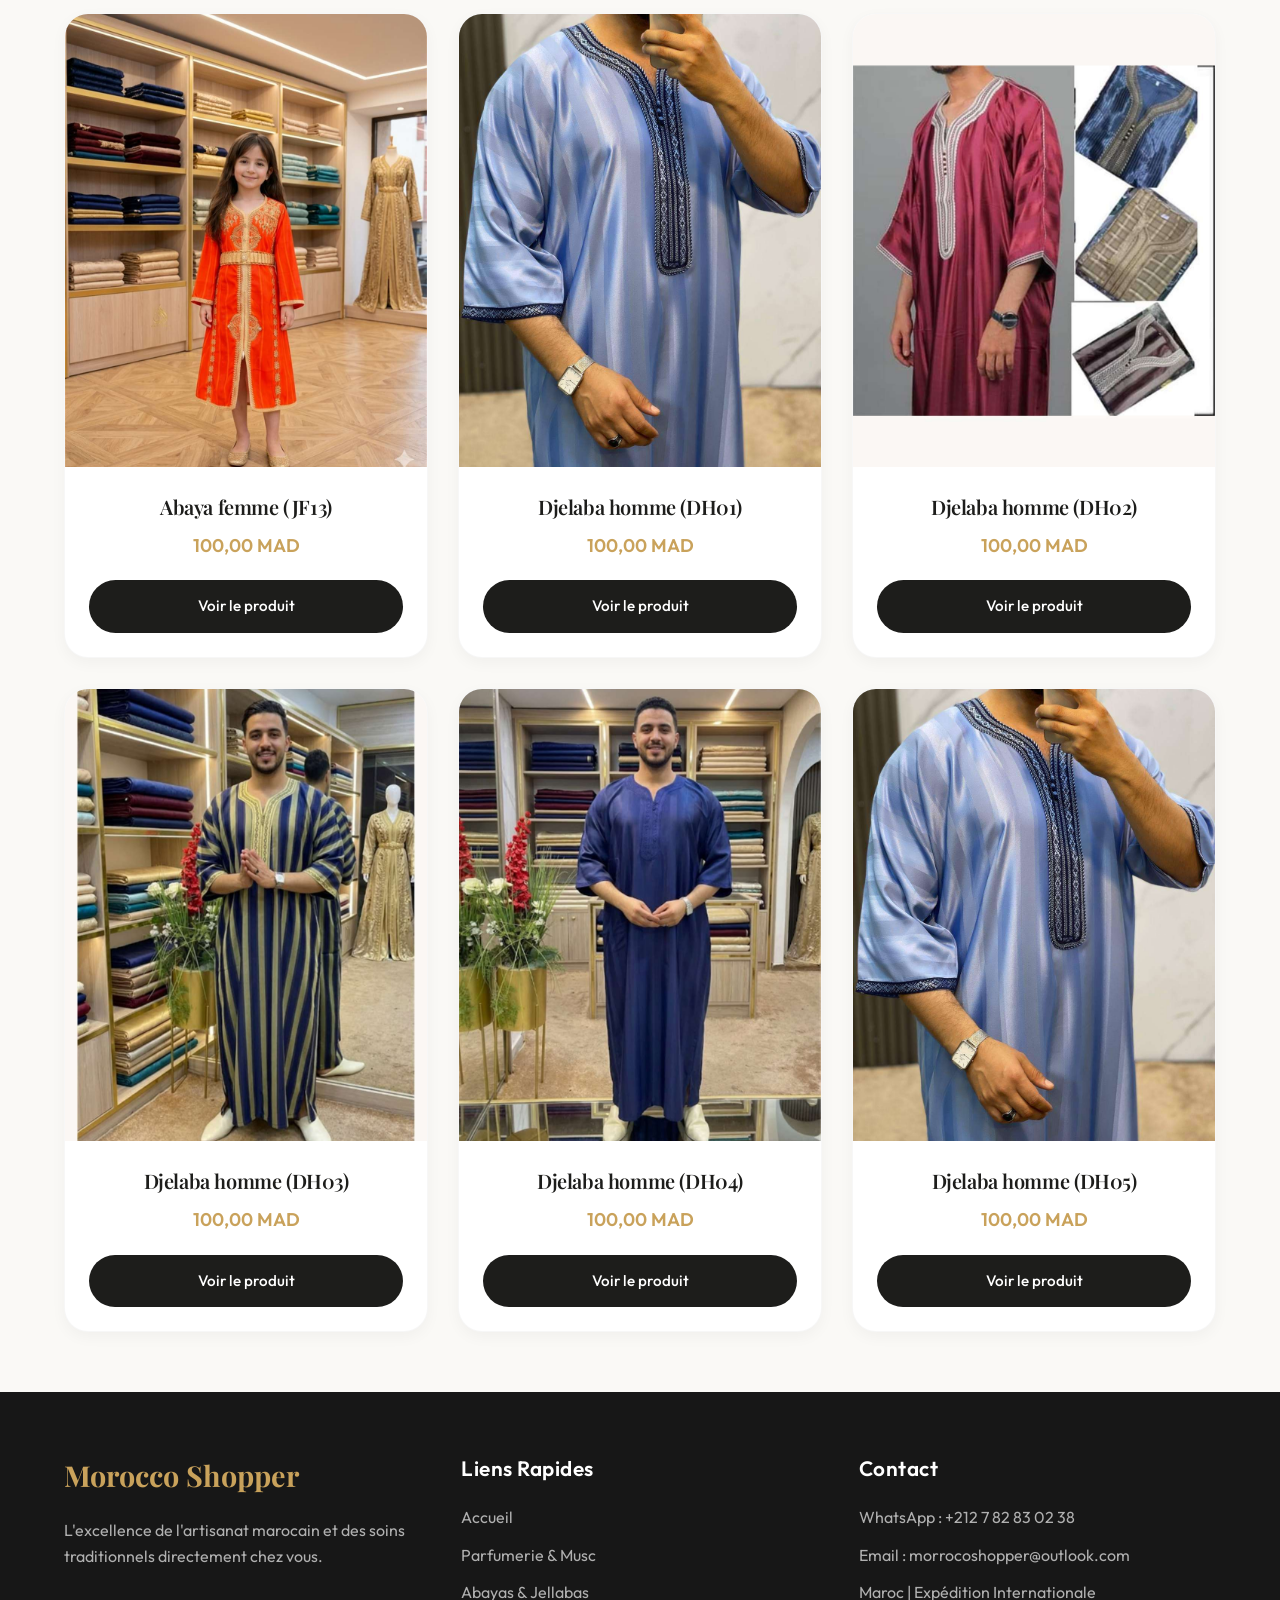
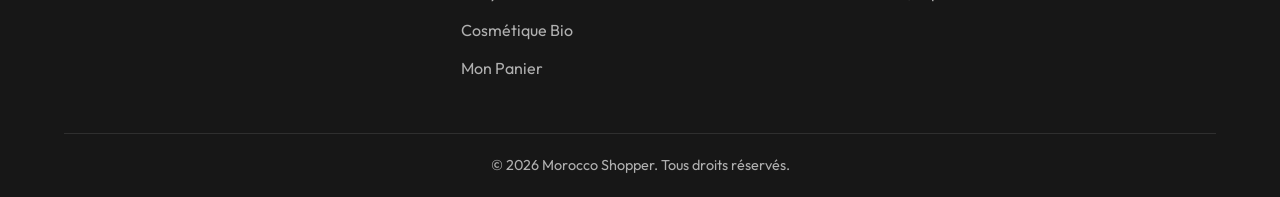
==== commit da1172bc: "commit12" ====
--- a/abayas-jellabas.html
+++ b/abayas-jellabas.html
@@ -6,6 +6,7 @@
     <meta name="viewport" content="width=device-width, initial-scale=1.0">
     <title>Abayas & Jellabas - Morocco Shopper</title>
     <link rel="stylesheet" href="assets/css/style.css">
+    <link rel="icon" href="assets/img/icon.png" type="image/png">
 </head>
 
 <body>
--- a/assets/css/style.css
+++ b/assets/css/style.css
@@ -281,10 +281,14 @@
 
 @media (max-width: 480px) {
   .logo {
-    font-size: 1.3rem;
+    font-size: 1.5rem;
+    width: 100%;
+    text-align: center;
+    margin-bottom: 10px;
   }
   .header-actions {
-    gap: 10px;
+    width: 100%;
+    justify-content: space-between;
   }
   .curr-btn {
     padding: 5px 8px;
